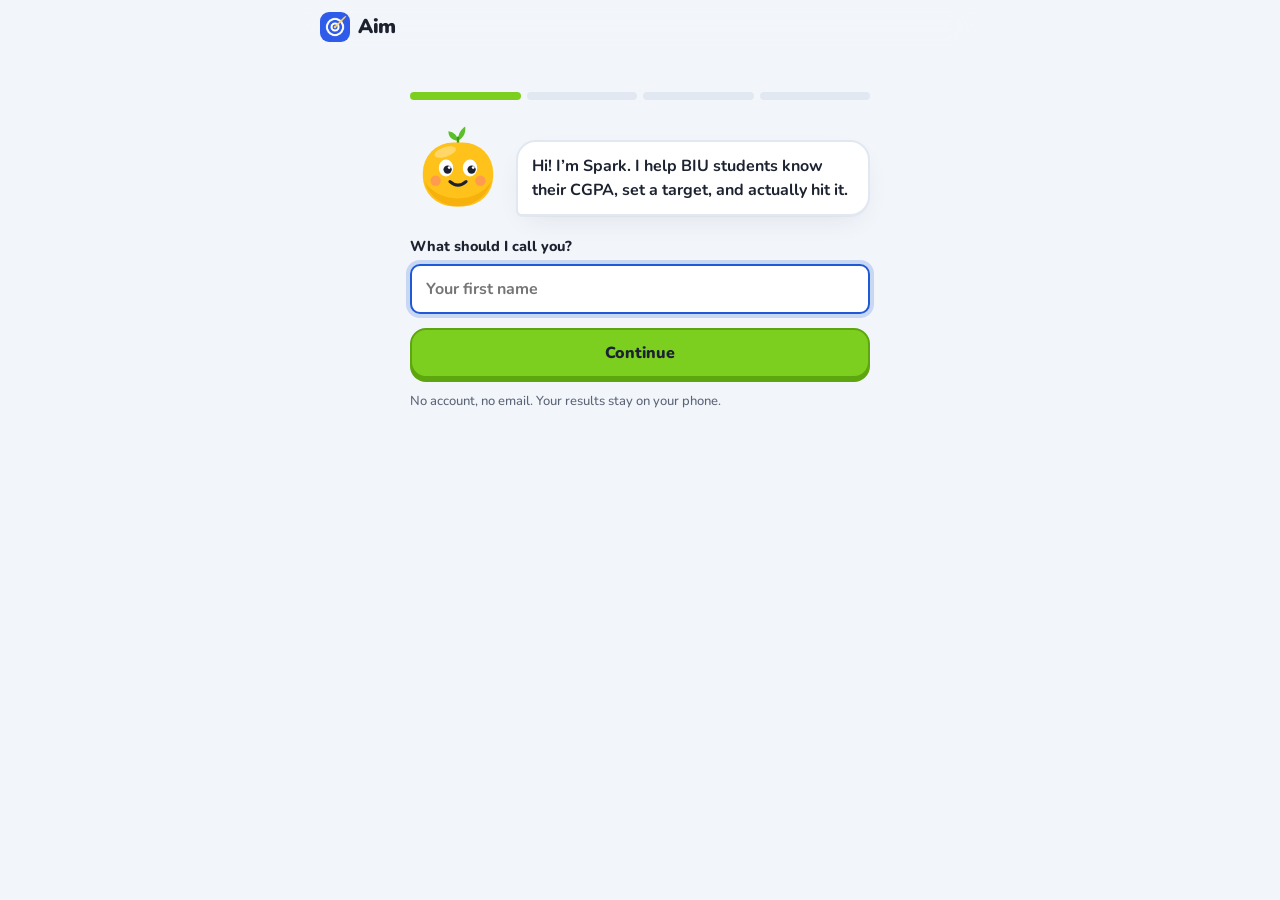
==== app/index.html @ ba7e0a83 "Add landing page; move app to /app School-themed landing (exercise-book paper, ruler, index cards, r" ====
<!doctype html>
<html lang="en">
<head>
  <meta charset="utf-8">
  <meta name="viewport" content="width=device-width, initial-scale=1, viewport-fit=cover">
  <title>Aim · BIU CGPA & Study Planner</title>
  <meta name="description" content="For BIU students: upload your portal results, see your CGPA and degree class, and get a study plan with reminders that gets you to your target.">
  <meta name="theme-color" content="#f2f6fb" media="(prefers-color-scheme: light)">
  <meta name="theme-color" content="#10131a" media="(prefers-color-scheme: dark)">
  <meta name="color-scheme" content="light dark">
  <meta name="apple-mobile-web-app-capable" content="yes">
  <meta name="mobile-web-app-capable" content="yes">
  <meta name="apple-mobile-web-app-title" content="Aim">
  <link id="manifest" rel="manifest" href="manifest.webmanifest">
  <link id="apple-icon" rel="apple-touch-icon" href="icons/apple-touch-icon.png">
  <link id="favicon" rel="icon" href="icons/favicon.svg" type="image/svg+xml">
  <link rel="preload" href="fonts/nunito.woff2" as="font" type="font/woff2" crossorigin>
  <script>
    // Runs first so the browser sees the personalised icon when it decides what to install.
    (function () {
      try {
        var s = JSON.parse(localStorage.getItem('aim:v2') || 'null');
        var th = s && s.profile && s.profile.theme;
        if (th === 'light' || th === 'dark') document.documentElement.dataset.theme = th;
        var big = localStorage.getItem('aim:icon512'); if (!big) return;
        var small = localStorage.getItem('aim:icon192') || big;
        var type = function (d) { return d.slice(5, d.indexOf(';')); };
        var base = location.origin + location.pathname.replace(/[^/]*$/, '');
        var m = { id: base, name: 'Aim · BIU CGPA & Study Planner', short_name: 'Aim', start_url: base, scope: base, display: 'standalone',
          background_color: '#f2f6fb', theme_color: '#f2f6fb',
          icons: [{ src: small, sizes: '192x192', type: type(small), purpose: 'any' }, { src: big, sizes: '512x512', type: type(big), purpose: 'any' }, { src: big, sizes: '512x512', type: type(big), purpose: 'maskable' }] };
        document.getElementById('manifest').href = 'data:application/manifest+json,' + encodeURIComponent(JSON.stringify(m));
        document.getElementById('apple-icon').href = big;
        var f = document.getElementById('favicon'); f.href = small; f.type = type(small);
      } catch (e) { /* default icon */ }
    })();
  </script>
  <link rel="stylesheet" href="css/styles.css">
  <script type="module" src="js/app.js"></script>
</head>
<body>
  <a class="skip" href="#view">Skip to content</a>
  <div class="shell">
    <header class="topbar">
      <a class="brand" href="#home" aria-label="Aim home"><img src="icons/icon-192.png" alt=""><span>Aim</span></a>
      <button id="avatar-btn" class="avatar-btn" type="button" aria-label="Settings and profile"></button>
    </header>
    <main id="view" tabindex="-1"></main>
  </div>
  <nav class="tabs" id="tabs" aria-label="Main"></nav>
  <dialog id="dlg" aria-labelledby="dlg-title"></dialog>
  <div id="toast" class="toast" role="status" aria-live="polite"></div>
  <noscript><p style="padding:24px">Aim needs JavaScript turned on.</p></noscript>
</body>
</html>
---- app/css/styles.css ----
/*
VOICE   friendly coach: warm, direct, celebratory without fluff
IDEA    a report card that talks back: grades are coloured tiles you can read at a glance
PICTURE Spark the mascot + proportional colour tiles (grade mix, level weights)
COLOUR  sky-white ground, ink text, traffic-light grade scale lime → yellow → amber → coral → red
TYPE    Nunito (self-hosted), 800 for numbers and headings
*/
@font-face { font-family: 'Nunito'; src: url('../fonts/nunito.woff2') format('woff2'); font-weight: 200 1000; font-display: swap; }

:root {
  --bg: #f2f6fb; --surface: #fff; --surface-2: #eef3f9; --ink: #1d2230; --muted: #5b6476; --line: #e2e8f1;
  --lime: #7ccf1f; --lime-d: #5ea60f; --lime-ink: #2f6b05; --yellow: #ffd23f; --amber: #ffad33; --coral: #ff7a59; --red: #e5484d;
  --blue: #1f5ad6; --on-blue: #fff; --blue-soft: #e6efff; --lime-soft: #ecf8dc; --amber-soft: #fff3dc; --coral-soft: #ffe9e3;
  --gA: #7ccf1f; --gB: #c2e84d; --gC: #ffd23f; --gD: #ffad33; --gE: #ff7a59; --gF: #e5484d;
  --r: 26px; --r-sm: 16px; --shadow: 0 1px 0 rgba(29,34,48,.04), 0 10px 30px -12px rgba(29,34,48,.12);
  --font: 'Nunito', ui-rounded, -apple-system, 'Segoe UI', Roboto, sans-serif;
  --tabs-h: 68px; --safe-b: env(safe-area-inset-bottom, 0px);
  color-scheme: light;
}
@media (prefers-color-scheme: dark) { :root:not([data-theme=light]) { --bg: #10131a; --surface: #1a1f29; --surface-2: #232937; --ink: #eef1f6; --muted: #a4adbf; --line: #2b3241; --lime-ink: #9ee35a; --blue: #8db4ff; --on-blue: #0b1220; --blue-soft: #1d2a48; --lime-soft: #1f2e14; --amber-soft: #33270f; --coral-soft: #3a1f19; --shadow: none; color-scheme: dark; } }
:root[data-theme=dark] { --bg: #10131a; --surface: #1a1f29; --surface-2: #232937; --ink: #eef1f6; --muted: #a4adbf; --line: #2b3241; --lime-ink: #9ee35a; --blue: #8db4ff; --on-blue: #0b1220; --blue-soft: #1d2a48; --lime-soft: #1f2e14; --amber-soft: #33270f; --coral-soft: #3a1f19; --shadow: none; color-scheme: dark; }

* { box-sizing: border-box; min-width: 0; }
[hidden] { display: none !important; }
html { -webkit-text-size-adjust: 100%; }
body { margin: 0; font: 500 16px/1.5 var(--font); background: var(--bg); color: var(--ink); -webkit-font-smoothing: antialiased; overflow-x: clip; }
h1, h2, h3, p { margin: 0; }
h1 { font-size: clamp(1.75rem, 6vw, 2.25rem); font-weight: 850; line-height: 1.1; letter-spacing: -.02em; text-wrap: balance; }
h2 { font-size: 1.2rem; font-weight: 800; line-height: 1.2; }
h3 { font-size: 1rem; font-weight: 800; }
a { color: inherit; }
:focus-visible { outline: 3px solid var(--blue); outline-offset: 2px; border-radius: 10px; }
.sr-only { position: absolute; width: 1px; height: 1px; overflow: hidden; clip: rect(0 0 0 0); white-space: nowrap; }
.muted { color: var(--muted); } .small { font-size: .875rem; } .tiny { font-size: .8125rem; }
.num { font-variant-numeric: tabular-nums; font-weight: 850; }
.skip { position: absolute; left: -9999px; } .skip:focus { left: 8px; top: 8px; z-index: 99; background: var(--surface); padding: 8px 12px; }

/* Shell */
.shell { min-height: 100dvh; }
.topbar { position: sticky; top: 0; z-index: 10; display: flex; align-items: center; justify-content: space-between; gap: 12px;
  padding: calc(12px + env(safe-area-inset-top, 0px)) 20px 10px; background: color-mix(in srgb, var(--bg) 85%, transparent);
  backdrop-filter: blur(14px); -webkit-backdrop-filter: blur(14px); max-width: 680px; margin: 0 auto; }
.brand { display: flex; align-items: center; gap: 8px; font-weight: 900; font-size: 1.25rem; letter-spacing: -.02em; text-decoration: none; }
.brand img { width: 30px; height: 30px; border-radius: 9px; }
.avatar-btn { width: 42px; height: 42px; border-radius: 50%; border: 2px solid var(--line); background: var(--surface); padding: 0; overflow: hidden; cursor: pointer; font: 800 1rem var(--font); color: var(--ink); }
.avatar-btn img { width: 100%; height: 100%; object-fit: cover; display: block; }
main { max-width: 680px; margin: 0 auto; padding: 4px 16px calc(var(--tabs-h) + var(--safe-b) + 28px); outline: none; }
.stack { display: grid; gap: 14px; } .stack-sm { display: grid; gap: 8px; } .stack-lg { display: grid; gap: 22px; }
.row { display: flex; align-items: center; gap: 10px; } .wrap { flex-wrap: wrap; } .spread { justify-content: space-between; } .grow { flex: 1; }
.grid-2 { display: grid; grid-template-columns: minmax(0,1fr) minmax(0,1fr); gap: 12px; }

.tabs { position: fixed; left: 0; right: 0; bottom: 0; z-index: 20; height: calc(var(--tabs-h) + var(--safe-b)); padding-bottom: var(--safe-b);
  display: grid; grid-template-columns: repeat(4, 1fr); background: color-mix(in srgb, var(--surface) 94%, transparent); border-top: 1px solid var(--line);
  backdrop-filter: blur(14px); -webkit-backdrop-filter: blur(14px); }
.tab { display: flex; flex-direction: column; align-items: center; justify-content: center; gap: 2px; text-decoration: none; color: var(--muted); font-weight: 800; font-size: .75rem; min-height: 48px; }
.tab svg { width: 26px; height: 26px; transition: transform .2s; }
.tab[aria-current=page] { color: var(--ink); } .tab[aria-current=page] svg { transform: translateY(-2px) scale(1.08); color: var(--lime-d); }
@media (min-width: 900px) {
  .tabs { top: 50%; bottom: auto; left: 24px; right: auto; transform: translateY(-50%); width: 84px; height: auto; padding: 10px 0; grid-template-columns: 1fr; gap: 6px; border: 1px solid var(--line); border-radius: 28px; box-shadow: var(--shadow); }
  main { padding-bottom: 60px; }
}

/* Cards & tiles */
.card { background: var(--surface); border-radius: var(--r); padding: 20px; box-shadow: var(--shadow); border: 1px solid var(--line); }
.card.flush { padding: 0; overflow: hidden; }
.card-head { display: flex; align-items: center; justify-content: space-between; gap: 10px; padding: 16px 20px; }
.tile { border-radius: 22px; padding: 16px; color: #1d2230; position: relative; overflow: hidden; }
.hero { display: grid; grid-template-columns: minmax(0, 1.25fr) minmax(0, 1fr); gap: 12px; }
@media (max-width: 420px) { .hero { grid-template-columns: 1fr; } }
.big { font-size: clamp(3.2rem, 15vw, 4.4rem); font-weight: 900; line-height: .95; letter-spacing: -.04em; font-variant-numeric: tabular-nums; }
.label { font-size: .8125rem; font-weight: 800; color: var(--muted); }
.tile .label { color: #1d2230; opacity: .9; }
.cls-1st { background: var(--gA); } .cls-21 { background: var(--yellow); } .cls-22 { background: var(--amber); } .cls-3rd { background: var(--coral); } .cls-pass, .cls-na { background: var(--surface-2); color: var(--ink); }

/* Level weight tiles: widths proportional to weight */
.levels { display: flex; gap: 6px; height: 112px; }
.lvl { border-radius: 16px; padding: 10px; display: flex; flex-direction: column; justify-content: space-between; color: var(--ink); min-width: 52px; transition: transform .2s; }
.lvl b { font-size: 1.2rem; font-weight: 900; } .lvl span { font-size: .72rem; font-weight: 800; opacity: .8; }
.lvl:not(.done) { background: var(--surface-2); } .lvl.done { color: #1d2230; } .lvl.current { outline: 3px solid var(--ink); outline-offset: -3px; }

/* Grade chips */
.g { display: inline-grid; place-items: center; min-width: 34px; height: 34px; padding: 0 8px; border-radius: 11px; font-weight: 900; color: #1d2230; font-size: .95rem; }
.gA { background: var(--gA); } .gB { background: var(--gB); } .gC { background: var(--gC); } .gD { background: var(--gD); } .gE { background: var(--gE); } .gF { background: var(--gF); color: #fff; }
.gP { background: var(--blue-soft); color: var(--blue); font-size: .75rem; }
.mix { display: flex; height: 14px; border-radius: 99px; overflow: hidden; gap: 2px; }
.mix i { display: block; }

/* Buttons (chunky, pressable) */
.btn { --c: var(--surface); --s: var(--line); --t: var(--ink);
  display: inline-flex; align-items: center; justify-content: center; gap: 8px; min-height: 50px; padding: 0 20px; border-radius: 16px;
  background: var(--c); color: var(--t); border: 2px solid var(--s); box-shadow: 0 4px 0 var(--s); font: 850 1rem var(--font);
  cursor: pointer; text-decoration: none; transition: transform .08s, box-shadow .08s; white-space: nowrap; -webkit-tap-highlight-color: transparent; }
.btn:active { transform: translateY(3px); box-shadow: 0 1px 0 var(--s); }
.btn svg { width: 20px; height: 20px; flex: none; }
.btn.primary { --c: var(--lime); --s: var(--lime-d); --t: #1d2230; }
.btn.blue { --c: var(--blue); --s: color-mix(in srgb, var(--blue) 70%, #000); --t: var(--on-blue); }
.btn.danger { --c: var(--coral-soft); --s: #f3b6a6; --t: #b4321b; }
.btn.ghost { --c: transparent; --s: transparent; box-shadow: none; color: var(--blue); min-height: 44px; padding: 0 10px; }
.btn.ghost:active { transform: none; }
.btn.block { width: 100%; }
.btn.sm { min-height: 40px; padding: 0 14px; font-size: .9rem; border-radius: 13px; }
.btn:disabled { opacity: .5; pointer-events: none; }
.icon-btn { width: 44px; height: 44px; border-radius: 14px; border: 0; background: transparent; color: var(--muted); display: grid; place-items: center; cursor: pointer; }
.icon-btn:hover { background: var(--surface-2); color: var(--ink); } .icon-btn svg { width: 22px; height: 22px; }

.chips { display: flex; flex-wrap: wrap; gap: 8px; }
.chip { min-height: 44px; padding: 0 16px; border-radius: 14px; border: 2px solid var(--line); background: var(--surface); color: var(--ink); font: 800 .95rem var(--font); cursor: pointer; }
.chip[aria-pressed=true] { border-color: var(--ink); background: var(--ink); color: var(--surface); }
.gpick { display: grid; grid-template-columns: repeat(6, minmax(0,1fr)); gap: 6px; }
.gpick button { min-height: 44px; border-radius: 12px; border: 2px solid var(--line); background: var(--surface); font: 900 1rem var(--font); color: var(--ink); cursor: pointer; }
.gpick button[aria-pressed=true] { border-color: transparent; color: #1d2230; transform: scale(1.04); }
.gpick button[aria-pressed=true].F { color: #fff; }

/* Forms */
.field { display: grid; gap: 6px; } .field > label, .legend { font-weight: 800; font-size: .9rem; }
.hint { font-size: .8125rem; color: var(--muted); } .error { font-size: .85rem; color: var(--red); font-weight: 800; }
input, select { font: 700 1rem var(--font); color: var(--ink); background: var(--surface); border: 2px solid var(--line); border-radius: 14px; min-height: 50px; padding: 0 14px; width: 100%; }
input:focus, select:focus { border-color: var(--blue); outline: none; box-shadow: 0 0 0 4px color-mix(in srgb, var(--blue) 20%, transparent); }
input[aria-invalid=true] { border-color: var(--red); }
select { appearance: none; -webkit-appearance: none; padding-right: 38px; background-image: url("data:image/svg+xml,%3Csvg xmlns='http://www.w3.org/2000/svg' width='12' height='8'%3E%3Cpath d='M1 1.5l5 5 5-5' fill='none' stroke='%23889' stroke-width='2' stroke-linecap='round'/%3E%3C/svg%3E"); background-repeat: no-repeat; background-position: right 14px center; }
fieldset { border: 0; margin: 0; padding: 0; }
.option { display: flex; gap: 12px; align-items: center; padding: 14px 16px; border: 2px solid var(--line); border-radius: 18px; cursor: pointer; background: var(--surface); box-shadow: 0 3px 0 var(--line); font-weight: 800; }
.option:has(input:checked) { border-color: var(--lime-d); background: var(--lime-soft); box-shadow: 0 3px 0 var(--lime-d); }
.option input { width: 22px; height: 22px; min-height: 0; margin: 0; accent-color: var(--lime-d); flex: none; }
.option .sub { display: block; font-weight: 600; font-size: .8125rem; color: var(--muted); }

/* Lists */
.list { list-style: none; margin: 0; padding: 0; }
.item { display: flex; align-items: center; gap: 12px; padding: 12px 20px; border-top: 1px solid var(--line); min-height: 64px; }
.item:first-child { border-top: 0; }
.item .title { font-weight: 800; white-space: nowrap; overflow: hidden; text-overflow: ellipsis; }
.item .sub { font-size: .8125rem; color: var(--muted); white-space: nowrap; overflow: hidden; text-overflow: ellipsis; }
button.item { width: 100%; background: none; border-left: 0; border-right: 0; border-bottom: 0; text-align: left; font: inherit; color: inherit; cursor: pointer; }
button.item:hover { background: var(--surface-2); }

/* Spark speech */
.say { display: flex; align-items: flex-end; gap: 10px; }
.bubble { position: relative; background: var(--surface); border: 2px solid var(--line); border-radius: 20px 20px 20px 6px; padding: 12px 14px; font-weight: 700; box-shadow: var(--shadow); }
.spark { flex: none; overflow: visible; }
.spark .spark-body { transform-origin: 60px 108px; animation: bob 3.2s ease-in-out infinite; }
.spark .eyes { transform-origin: 60px 60px; animation: blink 5s infinite; }
.spark.jump .spark-body { animation: jump .7s cubic-bezier(.3,1.6,.5,1) 2; }
.spark.shake .spark-body { animation: shake .5s ease-in-out 2; }
@keyframes bob { 50% { transform: translateY(-3px) scaleY(1.02); } }
@keyframes blink { 0%, 96%, 100% { transform: scaleY(1); } 98% { transform: scaleY(.1); } }
@keyframes jump { 40% { transform: translateY(-18px) scale(1.05, .95); } 70% { transform: translateY(0) scale(1.08, .9); } }
@keyframes shake { 25% { transform: rotate(-6deg); } 75% { transform: rotate(6deg); } }

/* Chat */
.chat { display: grid; gap: 12px; padding-bottom: 8px; }
.msg { max-width: 88%; padding: 12px 14px; border-radius: 20px; font-weight: 650; animation: pop .25s ease-out; }
.msg.me { justify-self: end; background: var(--ink); color: var(--surface); border-bottom-right-radius: 6px; }
.msg.bot { background: var(--surface); border: 2px solid var(--line); border-bottom-left-radius: 6px; }
.msg.bot p + p, .msg.bot p + ul, .msg.bot ul + p { margin-top: 8px; }
.msg ul { margin: 6px 0 0; padding-left: 18px; }
.botrow { display: flex; gap: 8px; align-items: flex-end; }
.typing { display: inline-flex; gap: 4px; padding: 14px 16px; }
.typing i { width: 8px; height: 8px; border-radius: 50%; background: var(--muted); animation: dot 1s infinite; }
.typing i:nth-child(2) { animation-delay: .15s; } .typing i:nth-child(3) { animation-delay: .3s; }
@keyframes dot { 50% { transform: translateY(-5px); opacity: .5; } }
@keyframes pop { from { transform: translateY(6px) scale(.98); opacity: 0; } }
.suggest { display: flex; gap: 8px; overflow-x: auto; padding: 4px 2px 8px; scrollbar-width: none; }
.suggest .chip { flex: none; }

/* Upload & progress */
.drop { border: 3px dashed var(--line); border-radius: var(--r); padding: 26px 18px; text-align: center; display: grid; gap: 10px; justify-items: center; background: var(--surface); cursor: pointer; }
.drop:hover, .drop.over { border-color: var(--lime-d); background: var(--lime-soft); }
.bar { height: 14px; border-radius: 99px; background: var(--surface-2); overflow: hidden; }
.bar > i { display: block; height: 100%; background: var(--lime); border-radius: inherit; transition: width .3s; }
.flag { display: inline-block; font-size: .72rem; font-weight: 800; padding: 2px 8px; border-radius: 99px; background: var(--amber-soft); color: #8a5300; }
:root[data-theme=dark] .flag { color: var(--amber); }

/* Callouts */
.callout { border-radius: 20px; padding: 14px 16px; background: var(--surface-2); font-weight: 650; }
.callout.good { background: var(--lime-soft); } .callout.warn { background: var(--amber-soft); } .callout.bad { background: var(--coral-soft); } .callout.info { background: var(--blue-soft); }

/* Timetable */
.day { display: grid; grid-template-columns: 52px minmax(0, 1fr); gap: 12px; padding: 12px 20px; border-top: 1px solid var(--line); }
.day:first-child { border-top: 0; } .day > b { padding-top: 8px; font-weight: 900; }
.session { display: flex; justify-content: space-between; gap: 8px; padding: 10px 12px; border-radius: 14px; background: var(--surface-2); font-weight: 800; }
.session + .session { margin-top: 6px; } .session .t { color: var(--muted); font-variant-numeric: tabular-nums; white-space: nowrap; }

/* Dialog (bottom sheet on phones) */
dialog { border: 0; border-radius: 28px; padding: 0; width: min(520px, calc(100vw - 24px)); max-height: calc(100dvh - 24px); background: var(--surface); color: var(--ink); box-shadow: 0 30px 80px rgba(0,0,0,.3); }
dialog::backdrop { background: rgba(16, 19, 26, .5); }
.sheet { padding: 22px; display: grid; gap: 16px; }
.sheet-actions { display: flex; gap: 10px; justify-content: flex-end; flex-wrap: wrap; }
@media (max-width: 600px) { dialog { margin: auto auto 0; width: 100vw; max-width: 100vw; border-radius: 28px 28px 0 0; padding-bottom: var(--safe-b); } .sheet-actions .btn { flex: 1; } }

/* Toast */
.toast { position: fixed; left: 50%; bottom: calc(var(--tabs-h) + var(--safe-b) + 16px); transform: translate(-50%, 20px); opacity: 0; pointer-events: none;
  background: #1d2230; color: #fff; padding: 10px 10px 10px 18px; border-radius: 16px; display: flex; gap: 12px; align-items: center; z-index: 60; font-weight: 750; transition: .2s; max-width: calc(100vw - 32px); }
.toast.show { opacity: 1; transform: translate(-50%, 0); pointer-events: auto; }
.toast button { background: none; border: 0; color: var(--yellow); font: 900 1rem var(--font); min-height: 40px; padding: 0 10px; cursor: pointer; }
.toast.top { bottom: auto; top: calc(16px + env(safe-area-inset-top, 0px)); }

/* Onboarding */
.onb { max-width: 460px; margin: 0 auto; padding-top: 4vh; display: grid; gap: 20px; }
.steps { display: flex; gap: 6px; } .steps i { flex: 1; height: 8px; border-radius: 8px; background: var(--line); } .steps i.on { background: var(--lime); }
.class-pick { display: grid; gap: 10px; }
.class-pick label { display: flex; justify-content: space-between; align-items: center; padding: 16px 18px; border-radius: 20px; font-weight: 900; cursor: pointer; color: #1d2230; border: 3px solid transparent; box-shadow: 0 4px 0 rgba(0,0,0,.12); }
.class-pick label:has(input:checked) { border-color: var(--ink); transform: translateY(-2px); }
.class-pick input { width: 22px; height: 22px; min-height: 0; accent-color: #1d2230; }

.confetti { position: fixed; inset: 0; width: 100vw; height: 100vh; pointer-events: none; z-index: 80; }
.section-title { font-size: .8125rem; font-weight: 900; color: var(--muted); padding: 6px 4px 0; text-transform: none; }

@media (prefers-reduced-motion: reduce) { *, *::before, *::after { animation: none !important; transition: none !important; } }
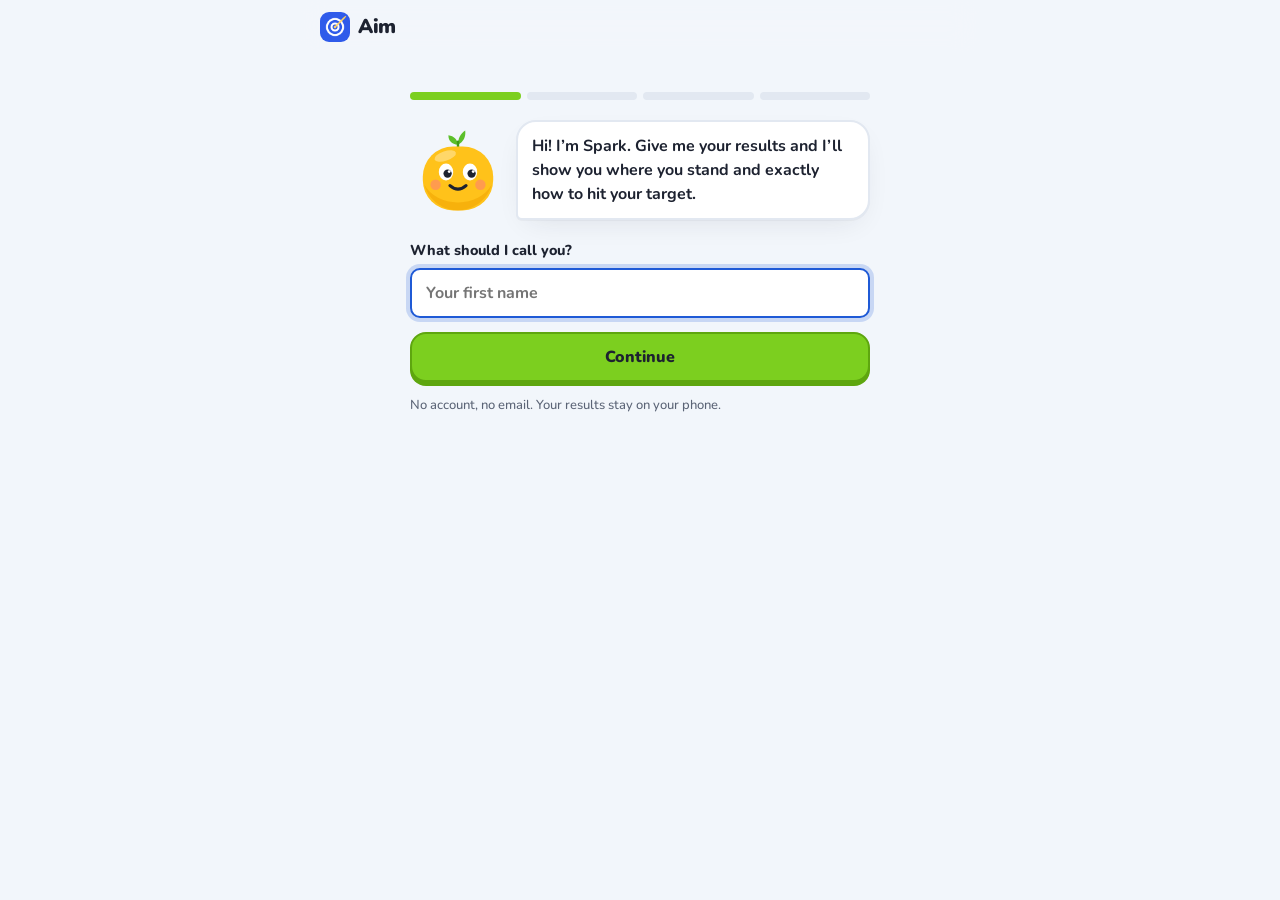
==== commit 182f8195: "Anonymous usage counts with Vercel Web Analytics - Landing: auto page view; app: one page view per s" ====
--- a/app/index.html
+++ b/app/index.html
@@ -37,6 +37,8 @@
   </script>
   <link rel="stylesheet" href="css/styles.css">
   <script type="module" src="js/app.js"></script>
+<script>window.va = window.va || function () { (window.vaq = window.vaq || []).push(arguments); };</script>
+<script defer src="/_vercel/insights/script.js" data-disable-auto-track="1"></script>
 </head>
 <body>
   <a class="skip" href="#view">Skip to content</a>
--- a/app/css/styles.css
+++ b/app/css/styles.css
@@ -206,3 +206,65 @@
 .section-title { font-size: .8125rem; font-weight: 900; color: var(--muted); padding: 6px 4px 0; text-transform: none; }
 
 @media (prefers-reduced-motion: reduce) { *, *::before, *::after { animation: none !important; transition: none !important; } }
+
+/* v2.1: coach cards */
+.aimchip { display: grid; justify-items: center; gap: 2px; background: none; border: 2px solid var(--line); border-radius: 16px; padding: 6px 10px 8px; cursor: pointer; color: var(--muted); font: inherit; }
+.aimchip:hover { border-color: var(--ink); }
+.aimchip .g { min-width: 46px; height: 46px; font-size: 1.35rem; border-radius: 14px; }
+.why { margin: 0; padding-left: 18px; color: var(--muted); font-size: .9rem; font-weight: 650; display: grid; gap: 2px; }
+.seg { display: inline-flex; background: var(--surface-2); border-radius: 14px; padding: 4px; gap: 4px; }
+.seg button { min-height: 40px; padding: 0 14px; border: 0; border-radius: 11px; background: transparent; color: var(--muted); font: 800 .9rem var(--font); cursor: pointer; }
+.seg button[aria-checked=true] { background: var(--surface); color: var(--ink); box-shadow: 0 2px 0 var(--line), 0 0 0 2px var(--ink) inset; }
+.chip.act { border-color: color-mix(in srgb, var(--lime-d) 60%, var(--line)); }
+details > summary { list-style: none; } details > summary::-webkit-details-marker { display: none; }
+details > summary::after { content: ' +'; color: var(--muted); } details[open] > summary::after { content: ' –'; }
+
+/* v2.2: milestone moments, streak, check-ins */
+#moment { width: min(420px, calc(100vw - 24px)); margin: auto; border-radius: 30px; overflow: visible; background: transparent; box-shadow: none; }
+#moment::backdrop { background: rgba(16, 19, 26, .62); }
+.moment { background: var(--surface); border-radius: 30px; padding: 0 22px 22px; text-align: center; display: grid; justify-items: center; gap: 8px; box-shadow: 0 30px 80px rgba(0,0,0,.35); animation: m-in .45s cubic-bezier(.2, 1.4, .4, 1); }
+.moment .m-hero { width: calc(100% + 44px); margin: 0 -22px 6px; padding: 26px 0 18px; border-radius: 30px 30px 0 0; display: grid; place-items: center; background: var(--lime-soft); }
+.tone-streak .m-hero { background: var(--amber-soft); }
+.tone-miss .m-hero { background: var(--blue-soft); }
+.tone-info .m-hero { background: var(--surface-2); }
+.m-kicker { margin: 0; font-weight: 900; font-size: .78rem; letter-spacing: .12em; color: var(--lime-ink); }
+.tone-streak .m-kicker { color: #8a4b00; } .tone-miss .m-kicker { color: var(--blue); } .tone-info .m-kicker { color: var(--muted); }
+.moment h2 { margin: 0; font-size: 1.6rem; line-height: 1.15; }
+.m-body { margin: 0; color: var(--muted); font-weight: 650; max-width: 32ch; }
+.m-body b { color: var(--ink); }
+.m-actions { display: flex; gap: 10px; width: 100%; margin-top: 10px; flex-wrap: wrap; }
+.m-actions .btn { flex: 1 1 140px; }
+.m-flame { position: relative; width: 132px; height: 132px; color: var(--amber); animation: m-pop .7s cubic-bezier(.2, 1.6, .4, 1) .1s both; }
+.m-flame svg { width: 100%; height: 100%; filter: drop-shadow(0 8px 16px rgba(255, 140, 0, .35)); }
+.m-flame b { position: absolute; inset: 44% 0 auto; font-size: 2.6rem; color: #fff; text-shadow: 0 2px 0 rgba(150, 70, 0, .45); }
+.m-num { padding: 14px 26px; border-radius: 24px; animation: m-pop .6s cubic-bezier(.2, 1.6, .4, 1) .1s both; }
+.m-num b { font-size: 3.4rem; line-height: 1; }
+.m-list { width: 100%; display: grid; gap: 6px; margin-top: 4px; }
+.m-row { display: grid; grid-template-columns: 1fr auto auto 28px; align-items: center; gap: 10px; padding: 8px 12px; border-radius: 14px; background: var(--surface-2); text-align: left; }
+.m-row .m-ic { display: grid; place-items: center; width: 28px; height: 28px; border-radius: 50%; font-weight: 900; color: #fff; background: var(--lime-d); }
+.m-row .m-ic svg { width: 16px; height: 16px; }
+.m-row.beat .m-ic { background: var(--blue); } .m-row.miss .m-ic { background: var(--coral); }
+@keyframes m-in { from { opacity: 0; transform: translateY(30px) scale(.94); } }
+@keyframes m-pop { from { opacity: 0; transform: scale(.4) rotate(-8deg); } }
+
+.wk { display: grid; grid-template-columns: repeat(7, 1fr); gap: 6px; width: 100%; }
+.wd { display: grid; justify-items: center; gap: 4px; }
+.wd i { width: 34px; height: 34px; border-radius: 50%; display: grid; place-items: center; border: 2.5px solid var(--line); font-style: normal; font-weight: 900; color: var(--muted); }
+.wd b { font-size: .72rem; color: var(--muted); }
+.wd.done i { background: var(--amber); border-color: color-mix(in srgb, var(--amber) 70%, #000); color: #fff; }
+.wd.done i svg { width: 18px; height: 18px; }
+.wd.today i { border-color: var(--ink); border-style: dashed; }
+.wd.today b { color: var(--ink); }
+.wd.missed i { border-color: color-mix(in srgb, var(--coral) 55%, var(--line)); color: var(--coral); }
+.wd.rest i { border-color: transparent; background: var(--surface-2); }
+.wd.pop i { animation: m-pop .6s cubic-bezier(.2, 1.6, .4, 1) .35s both; }
+
+.streak-chip { display: inline-flex; align-items: center; gap: 4px; padding: 4px 12px 4px 8px; border-radius: 999px; background: var(--surface-2); color: var(--muted); font-weight: 900; }
+.streak-chip svg { width: 22px; height: 22px; }
+.streak-chip.on { background: var(--amber-soft); color: #8a4b00; }
+.streak-chip.on svg { color: var(--amber); }
+.tick { display: inline-flex; align-items: center; gap: 6px; min-height: 44px; padding: 0 14px; border-radius: 14px; border: 2px solid var(--line); background: var(--surface); color: var(--muted); font: 900 .9rem var(--font); cursor: pointer; box-shadow: 0 3px 0 var(--line); }
+.tick svg { width: 18px; height: 18px; }
+.tick:active { transform: translateY(2px); box-shadow: 0 1px 0 var(--line); }
+.tick.on { background: var(--amber); border-color: color-mix(in srgb, var(--amber) 70%, #000); color: #1d2230; box-shadow: 0 3px 0 color-mix(in srgb, var(--amber) 70%, #000); }
+@media (prefers-reduced-motion: reduce) { .moment, .m-flame, .m-num, .wd.pop i { animation: none; } }
